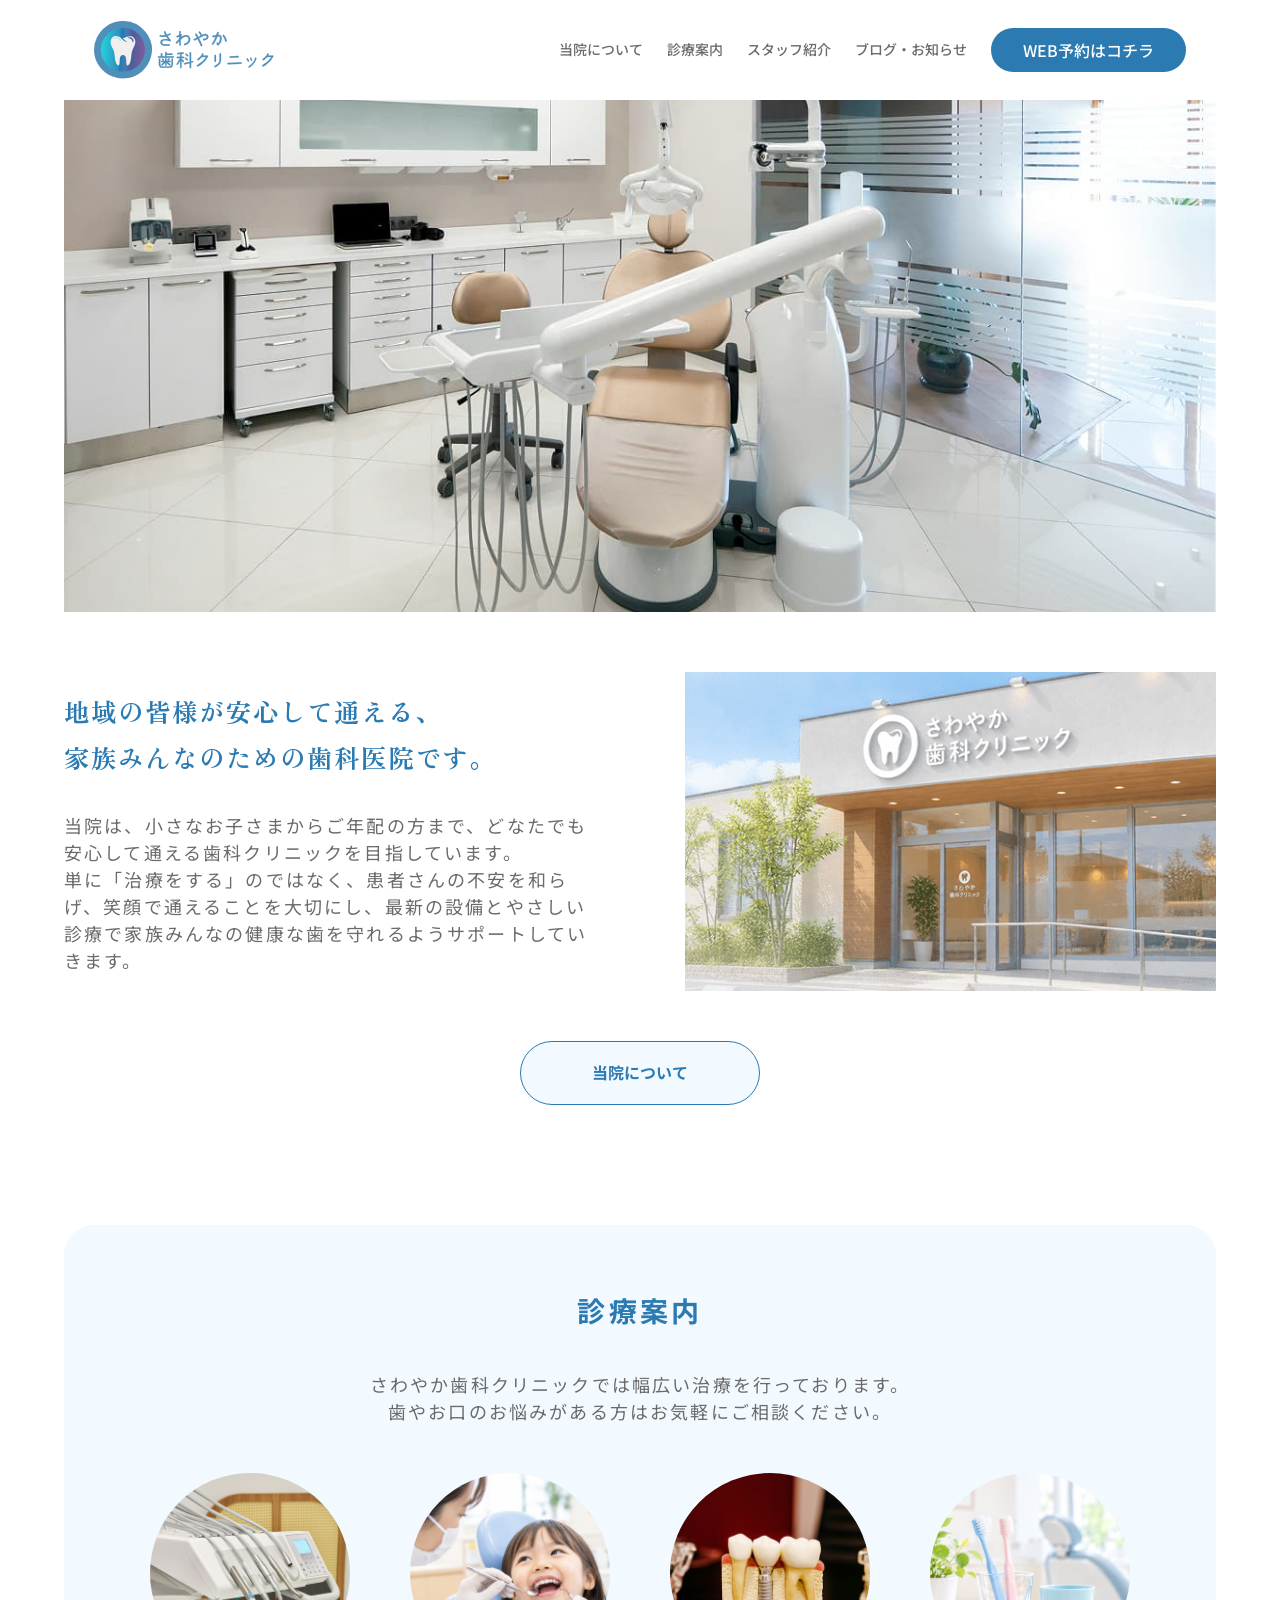
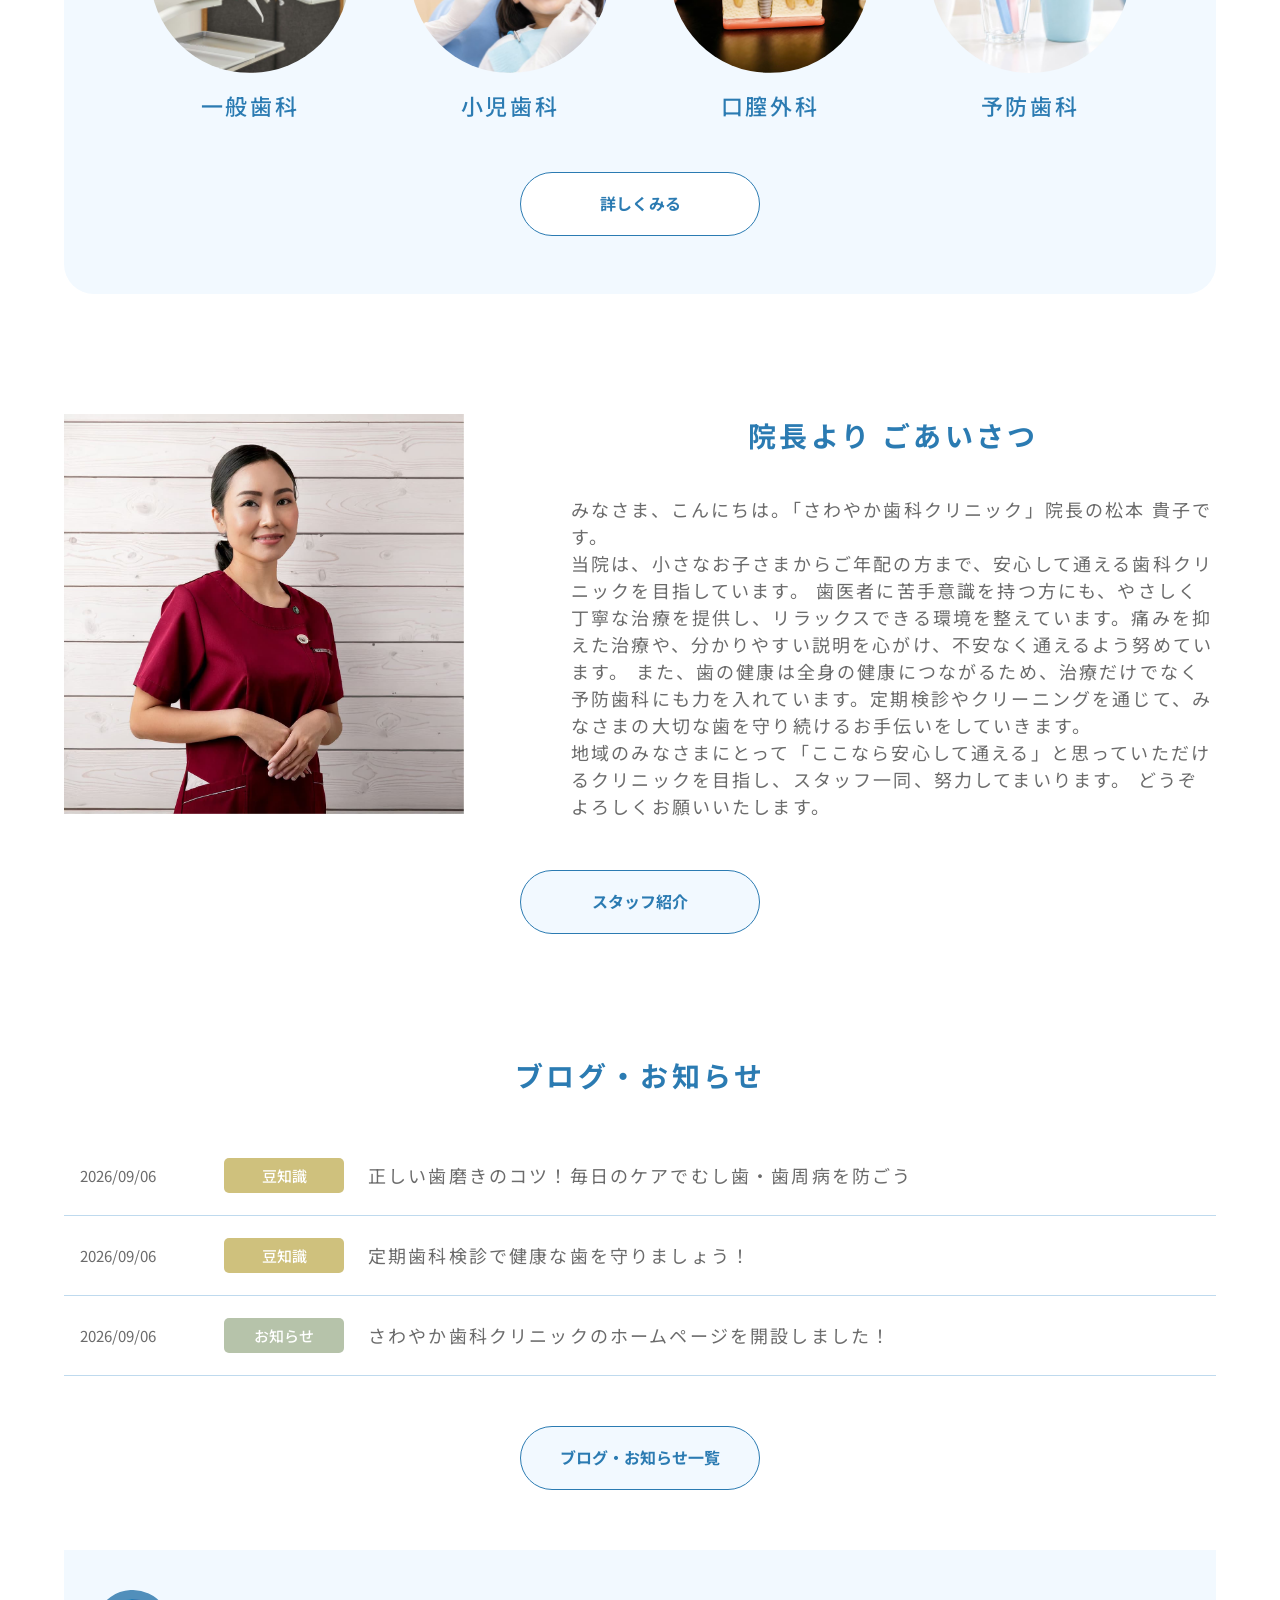
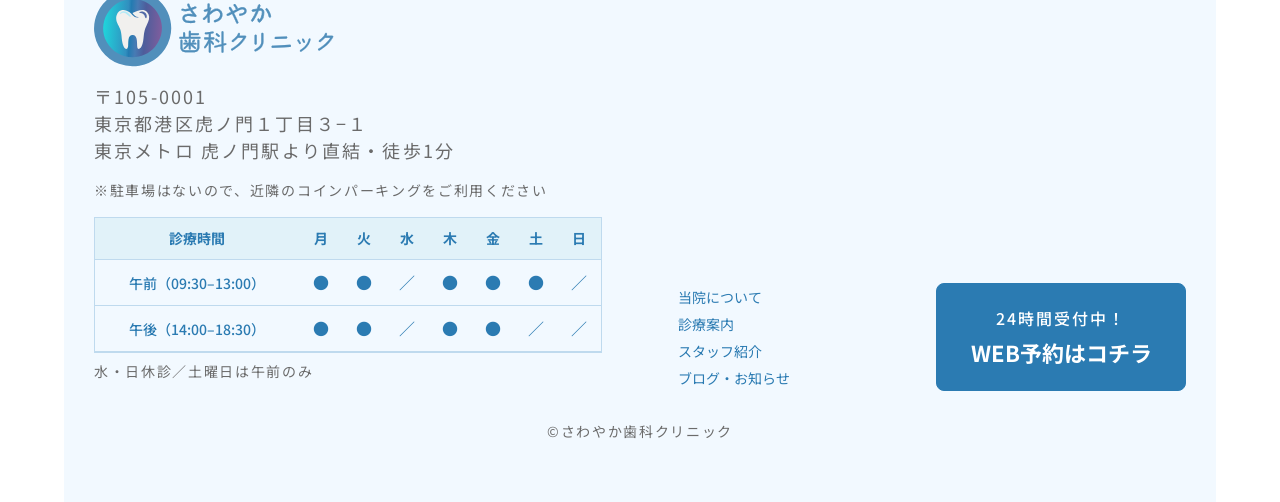
==== index.html @ 6f85853e "updating" ====
<!DOCTYPE html>
<html lang="ja">

<head>
  <title>さわやか歯科クリニック</title>
  <meta charset="UTF-8">
  <meta name="description" content="地域の皆様が安心して通える、家族みんなのための歯科医院です。診療案内、診療時間やウェブ予約はこちらから。">
  <meta name="viewport" content="width=device-width, initial-scale=1.0">
  <link rel="stylesheet" href="CSS/reset.css">
  <link rel="stylesheet" href="CSS/style.css">
  <link rel="preconnect" href="https://fonts.googleapis.com">
  <link rel="preconnect" href="https://fonts.gstatic.com" crossorigin>
  <link
    href="https://fonts.googleapis.com/css2?family=Inter:wght@400;500;700&amp;family=Noto+Sans+JP:wght@400;500;700&amp;family=Zen+Old+Mincho:wght@400;600;700&amp;display=swap"
    rel="stylesheet">
</head>

<body>
  <div class="container">

    <header class="header">
      <div class="header_logo">
        <a href="index.html"><img src="images/logo.svg" alt="さわやか歯科クリニック"></a>
      </div>
      <div class="header_nav">
        <ul>
          <li class="nav"><a href="about.html">当院について</a></li>
          <li class="nav"><a href="services.html">診療案内</a></li>
          <li class="nav"><a href="staff.html">スタッフ紹介</a></li>
          <li class="nav"><a href="information.html">ブログ・お知らせ</a></li>
          <li class="nav"><a href="webbooking.html">WEB予約はコチラ</a></li>
        </ul>
      </div>
    </header>

    <main class="home">
      <div class="home_fv">
        <img src="images/治療台.jpg" alt="治療台">
      </div>

      <div class="section">
        <div class="concept_container">
          <div class="concept_text">
            <h2 class="concept_h2">地域の皆様が安心して通える、<br>家族みんなのための歯科医院です。</h2>
            <p class="default_p">
              当院は、小さなお子さまからご年配の方まで、どなたでも安心して通える歯科クリニックを目指しています。<br>単に「治療をする」のではなく、患者さんの不安を和らげ、笑顔で通えることを大切にし、最新の設備とやさしい診療で家族みんなの健康な歯を守れるようサポートしていきます。
            </p>
          </div>
          <div class="concept_image">
            <img src="images/クリニック外観.png" alt="クリニック外観">
          </div>
        </div>
        <div class="page_button">
          <a href="about.html" class="button_link">当院について</a>
        </div>
      </div>

      <div class="section">
        <div class="services_container">
          <div class="services_text">
            <h2 class="default_h2">診療案内</h2>
            <p class="default_p">さわやか歯科クリニックでは幅広い治療を行っております。<br>
              歯やお口のお悩みがある方はお気軽にご相談ください。</p>
          </div>
          <div class="services_list">
            <div class="services_item">
              <img src="images/医療機械.jpg" alt="医療機械">
              <h3 class="default_h3">一般歯科</h3>
            </div>
            <div class="services_item">
              <img src="images/子供の治療中.jpg" alt="子供の治療中">
              <h3 class="default_h3">小児歯科</h3>
            </div>
            <div class="services_item">
              <img src="images/歯の模型.jpg" alt="歯の模型">
              <h3 class="default_h3">口膣外科</h3>
            </div>
            <div class="services_item">
              <img src="images/歯ブラシ.jpg" alt="歯ブラシ">
              <h3 class="default_h3">予防歯科</h3>
            </div>
          </div>
          <div class="page_button">
            <a href="services.html" class="button_link">詳しくみる</a>
          </div>
        </div>
      </div>

      <div class="section">
        <div class="introduction_container">
          <div class="introduction-item">
            <div class="introduction-image">
              <img src="images/院長_松本.jpg" alt="院長_松本">
            </div>
            <div class="introduction-text">
              <h2 class="default_h2">院長より ごあいさつ</h2>
              <p class="default_p">みなさま、こんにちは。「さわやか歯科クリニック」院長の松本 貴子です。<br>
                当院は、小さなお子さまからご年配の方まで、安心して通える歯科クリニックを目指しています。
                歯医者に苦手意識を持つ方にも、やさしく丁寧な治療を提供し、リラックスできる環境を整えています。痛みを抑えた治療や、分かりやすい説明を心がけ、不安なく通えるよう努めています。
                また、歯の健康は全身の健康につながるため、治療だけでなく予防歯科にも力を入れています。定期検診やクリーニングを通じて、みなさまの大切な歯を守り続けるお手伝いをしていきます。<br>
                地域のみなさまにとって「ここなら安心して通える」と思っていただけるクリニックを目指し、スタッフ一同、努力してまいります。
                どうぞよろしくお願いいたします。
              </p>
            </div>
          </div>
          <div class="page_button">
            <a href="staff.html" class="button_link">スタッフ紹介</a>
          </div>
        </div>
      </div>

      <div class="section">
        <div class="information_container">
          <h2 class="default_h2">ブログ・お知らせ</h2>
          <ul class="information_list">
            <li class="information_item">
              <time class="information_date" datetime="2026-09-06">2026/09/06</time>
              <span class="information_category information_category-column">豆知識</span>
              <p class="default_p">正しい歯磨きのコツ！毎日のケアでむし歯・歯周病を防ごう</p>
            </li>
            <li class="information_item">
              <time class="information_date" datetime="2026-09-06">2026/09/06</time>
              <span class="information_category information_category-column">豆知識</span>
              <p class="default_p">定期歯科検診で健康な歯を守りましょう！</p>
            </li>
            <li class="information_item">
              <time class="information_date" datetime="2026-09-06">2026/09/06</time>
              <span class="information_category information_category-notice">お知らせ</span>
              <p class="default_p">さわやか歯科クリニックのホームページを開設しました！</p>
            </li>
          </ul>
          <div class="page_button">
            <a href="information.html" class="button_link">ブログ・お知らせ一覧</a>
          </div>
        </div>
      </div>
    </main>

    <footer class="footer">
      <div class="footer_container">
        <div class="footer_left">
          <div class="footer_logo">
            <a href="index.html"><img src="images/logo.svg" alt="さわやか歯科クリニック"></a>
          </div>
          <div class="footer_address">
            <p class="default_p">
              〒105-0001<br>
              東京都港区虎ノ門１丁目３−１<br>
              東京メトロ 虎ノ門駅より直結・徒歩1分</p>
            <p class="default_caption">※駐車場はないので、近隣のコインパーキングをご利用ください</p>
          </div>
          <div class="footer_table">
            <table class="hours_table">
              <thead>
                <tr>
                  <th scope="col">診療時間</th>
                  <th scope="col">月</th>
                  <th scope="col">火</th>
                  <th scope="col">水</th>
                  <th scope="col">木</th>
                  <th scope="col">金</th>
                  <th scope="col">土</th>
                  <th scope="col">日</th>
                </tr>
              </thead>
              <tbody>
                <tr>
                  <th scope="row">午前（09:30–13:00）</th>
                  <td>●</td>
                  <td>●</td>
                  <td>／</td>
                  <td>●</td>
                  <td>●</td>
                  <td>●</td>
                  <td>／</td>
                </tr>
                <tr>
                  <th scope="row">午後（14:00–18:30）</th>
                  <td>●</td>
                  <td>●</td>
                  <td>／</td>
                  <td>●</td>
                  <td>●</td>
                  <td>／</td>
                  <td>／</td>
                </tr>
              </tbody>
            </table>
          </div>
          <p class="default_caption">水・日休診／土曜日は午前のみ</p>
        </div>
        <div class="footer_right">
          <div class="access_map">
            <iframe
              src="https://www.google.com/maps/embed?pb=!1m18!1m12!1m3!1d3241.2845092152347!2d139.74706097506015!3d35.66999593059234!2m3!1f0!2f0!3f0!3m2!1i1024!2i768!4f13.1!3m3!1m2!1s0x60188b927c298fb3%3A0xea0b60b137153378!2z44CSMTA1LTAwMDEgVG9reW8sIE1pbmF0byBDaXR5LCBUb3Jhbm9tb24sIDEtY2jFjW1l4oiSMyDjgrDjg63jg7zjg5Djg6vjgrnjgq_jgqjjgqI!5e0!3m2!1sen!2sjp!4v1790082418079!5m2!1sen!2sjp"
              width="380" height="220" title="クリニックのアクセスマップ" style="border: 0;" loading="lazy" allowfullscreen
              referrerpolicy="strict-origin-when-cross-origin">
            </iframe>
          </div>
          <div class="footer_nav">
            <div class="nav">
              <ul>
                <li class="nav"><a href="about.html">当院について</a></li>
                <li class="nav"><a href="services.html">診療案内</a></li>
                <li class="nav"><a href="staff.html">スタッフ紹介</a></li>
                <li class="nav"><a href="information.html">ブログ・お知らせ</a></li>
              </ul>
              <div class="page_button">
                <a href="webbooking.html" class="button_link booking_button">
                  <span class="booking_button_caption">24時間受付中！</span>
                  <span class="booking_button_label">WEB予約はコチラ</span>
                </a>
              </div>
            </div>
          </div>
        </div>
      </div>
      <div class="copyright">
        <p class="default_caption">&copy;さわやか歯科クリニック</p>
      </div>
    </footer>
  </div>
</body>

</html>
---- CSS/style.css ----
/* 共通の色と文字 */
:root {
  --blue: #2b7bb2;
  --pale-blue: #f2f9ff;
  --line: #bfdaee;
  --text: #6b6b6b;
}

body {
  width: 100%;
  max-width: 1440px;
  margin-inline: auto;
  padding: 0 5%;
  color: var(--text);
  background: #ffffff;
  font:
    15px/1.8 "Noto Sans JP",
    sans-serif;
}

.section {
  padding-block: 60px;
}

.default_h2 {
  color: var(--blue);
  font-size: clamp(22px, 2.4vw, 28px);
  font-weight: 700;
  letter-spacing: 0.12em;
  line-height: 1.5;
  text-align: center;
  margin-bottom: clamp(20px, 7vw, 40px);
}

.default_h3 {
  color: var(--blue);
  font-size: clamp(18px, 2.4vw, 22px);
  font-weight: 500;
  letter-spacing: 0.12em;
  line-height: 1.5;
  text-align: center;
}

.default_p {
  line-height: 1;
  color: var(--text);
  font-size: clamp(14px, 2.4vw, 18px);
  font-weight: 400;
  letter-spacing: 0.12em;
  line-height: 1.5;
}

.default_caption {
  color: var(--text);
  font-size: clamp(12px, 2.4vw, 14px);
  font-weight: 400;
  letter-spacing: 0.12em;
  line-height: 1.5;
}

.page_button {
  margin-top: 50px;
  text-align: center;
}

.button_link {
  display: inline-flex;
  min-width: 240px;
  min-height: 64px;
  align-items: center;
  justify-content: center;
  padding: 8px 24px;
  border: 1px solid var(--blue);
  background: var(--pale-blue);
  border-radius: 999px;
  color: var(--blue);
  font-size: 16px;
  font-weight: 700;
  transition:
    background-color 0.2s,
    color 0.2s;
}

.button_link:hover {
  background: var(--blue);
  color: #ffffff;
}

img {
  display: block;
  max-width: 100%;
}

a {
  color: inherit;
  text-decoration: none;
}

a:focus-visible {
  outline: 3px solid var(--blue);
  outline-offset: 4px;
}

/* HEADER */
.header {
  min-height: 100px;
  padding: 0 2em;
  display: flex;
  align-items: center;
  justify-content: space-between;
}

.header_logo {
  width: 180px;
  height: auto;
}

.header_nav ul {
  display: flex;
  align-items: center;
  gap: clamp(16px, 2.1vw, 24px);
}

.header_nav a {
  display: block;
  color: var(--text);
  font-size: 14px;
  font-weight: 500;
  white-space: nowrap;
  transition:
    color 0.2s,
    background-color 0.2s;
}

.header_nav a:hover,
.footer_nav a:hover {
  color: var(--blue);
  text-decoration: underline;
  text-decoration-color: var(--blue);
  text-decoration-thickness: 1px;
}

.header_nav li:last-child a {
  padding: 8px 32px;
  border-radius: 999px;
  background: var(--blue);
  font-size: 16px;
  color: #fff;
}

.header_nav li:last-child a:hover {
  border: 1px solid var(--blue);
  background: var(--pale-blue);
  color: var(--blue);
  text-decoration: none;
}

/* MAIN*/
/* FV */
.home_fv img {
  width: 100%;
  height: clamp(360px, 40vw, 600px);
  object-fit: cover;
  object-position: center 70%;
}

/* CONCEPT */
.concept_container {
  display: grid;
  grid-template-columns: repeat(2, minmax(0, 1fr));
  align-items: center;
  gap: clamp(40px, 7vw, 100px);
}

.concept_h2 {
  margin-bottom: 32px;
  color: var(--blue);
  font:
    700 clamp(22px, 2vw, 28px)/1.8 "Zen Old Mincho",
    serif;
  letter-spacing: 0.04em;
}

.concept_image img {
  width: 100%;
  aspect-ratio: 5 / 3;
  object-fit: cover;
}

/* SERVICES */
.services_container {
  padding: 64px clamp(24px, 5vw, 72px) 58px;
  border-radius: 30px;
  background: var(--pale-blue);
  text-align: center;
}

.services_list {
  display: grid;
  grid-template-columns: repeat(4, minmax(0, 1fr));
  gap: 16px;
  margin-top: 48px;
}

.services_item img {
  width: min(100%, 200px);
  margin-inline: auto;
  aspect-ratio: 1;
  border-radius: 50%;
  object-fit: cover;
}
.services_item .default_h3 {
  margin-top: 16px;
}

.services_container > .page_button a {
  background: #ffffff;
  color: var(--blue);
}

.services_container > .page_button a:hover {
  background: var(--blue);
  color: #ffffff;
}

/* INTRODUCTION */
.introduction-item {
  display: grid;
  grid-template-columns: minmax(0, 0.8fr) minmax(0, 1.2fr);
  align-items: center top;
  gap: clamp(40px, 6vw, 86px);
}

.introduction-image img {
  width: min(100%, 400px);
  aspect-ratio: 1;
  object-fit: cover;
  object-position: center top;
}

/* BLOG/INFORMATION */
.information_item {
  display: grid;
  grid-template-columns: 120px 120px minmax(0, 1fr);
  align-items: center;
  gap: 24px;
  min-height: 80px;
  padding: 16px 16px;
  border-bottom: 1px solid var(--line);
}

.information_date {
  color: var(--text);
  font-size: var(--default-caption);
}

.information_category {
  display: inline-block;
  padding: 4px 10px;
  border-radius: 5px;
  color: #fff;
  font-size: var(--default-caption);
  font-weight: 500;
  text-align: center;
}

.information_category-column {
  background: #cfc17d;
}
.information_category-notice {
  background: #b6c3aa;
}

/*FOOTER*/
.footer {
  padding: 40px 2em;
  background: var(--pale-blue);
}

.footer_container {
  display: grid;
  grid-template-columns: repeat(2, minmax(0, 1fr));
  gap: clamp(40px, 6vw, 80px);
}

.footer_logo img {
  width: 240px;
  height: auto;
}

.footer_address {
  margin-top: 16px;
  display: flex;
  flex-direction: column;
  gap: 8px;
}

.footer_table {
  margin-top: 16px;
  border: 1px solid var(--line);
}

.hours_table {
  width: 100%;
  color: var(--blue);
  font-size: 14px;
  text-align: center;
  white-space: nowrap;
}

.hours_table th,
.hours_table td {
  padding: 8px 8px;
  border-bottom: 1px solid var(--line);
}

.hours_table thead th {
  background: #e1f2f9;
  font-weight: 700;
}

.hours_table tbody th {
  font-weight: 500;
  text-align: center;
}

.hours_table td {
  font-size: 16px;
}

.footer_container .default_caption {
  margin-top: 8px;
}

.access_map iframe {
  width: 100%;
  height: 270px;
}

.footer_nav > .nav {
  display: grid;
  grid-template-columns: repeat(2, minmax(0, 1fr));
  gap: 8px;
}

.footer_nav > .nav ul {
  margin-top: 16px;
  gap: 8px 24px;
}

.footer_nav > .nav li a {
  color: var(--blue);
  font-size: 14px;
}

.footer_nav > .nav .page_button {
  margin: 16px 0 0;
  text-align: center;
}

.footer_nav > .nav .button_link {
  display: flex;
  flex-direction: column;
  align-items: center;
  padding: auto 0;
  text-align: center;
  width: 100%;
  height: 100%;
  border-radius: 8px;
  background: var(--blue);
  color: #ffffff;
  gap: 8px;
}

.booking_button_caption {
  font-size: 16px;
  letter-spacing: 0.12em;
  font-weight: 500;
  line-height: 1.4;
}

.booking_button_label {
  font-size: 22px;
  font-weight: 700;
  line-height: 1.4;
}

.footer_nav > .nav .button_link:hover {
  background: #ffffff;
  border: 1px solid var(--blue);
  text-decoration: none;
  color: var(--blue);
}

.copyright {
  padding-block: 30px 20px;
  text-align: center;
}

/* レスポンシブ 作成中
@media (max-width: 900px) {
  .header {
    min-height: 82px;
  }
  .header_logo img {
    width: 150px;
  }
  .header_nav ul {
    gap: 12px;
  }
  .header_nav a {
    font-size: 11px;
  }
  .header_nav li:last-child a {
    padding: 8px 12px;
  }
  .section {
    padding-block: 75px;
  }
  .services_list {
    gap: 16px;
  }
  .footer_container {
    gap: 30px;
  }
  .hours_table {
    font-size: 11px;
  }
}

@media (max-width: 700px) {
  .header,
  .section,
  .footer_container,
  .copyright {
    width: min(100% - 32px, 520px);
  }
  .header {
    display: block;
    padding-block: 18px 14px;
  }
  .header_logo img {
    width: 160px;
  }
  .header_nav {
    margin-top: 18px;
    overflow-x: auto;
  }
  .header_nav ul {
    width: max-content;
    padding-bottom: 4px;
  }
  .header_nav a {
    font-size: 12px;
  }
  .home_fv img {
    height: clamp(260px, 70vw, 390px);
  }
  .section {
    padding-block: 64px;
  }
  .concept_container,
  .introduction-item,
  .footer_container {
    grid-template-columns: 1fr;
  }
  .concept_container,
  .introduction-item {
    gap: 30px;
  }
  .concept_h2 {
    font-size: 22px;
  }
  .concept_image {
    max-width: 440px;
    margin-inline: auto;
  }
  .services_container {
    padding: 48px 20px;
  }
  .services_list {
    grid-template-columns: repeat(2, minmax(0, 1fr));
    gap: 26px 18px;
    margin-top: 36px;
  }
  .services_item img {
    width: min(100%, 150px);
  }
  .introduction-image {
    max-width: 380px;
    margin-inline: auto;
  }
  .introduction-text .default_h2 {
    text-align: center;
  }
  .information_item {
    grid-template-columns: auto 100px;
    gap: 8px 16px;
    padding: 16px 4px;
  }
  .information_item .default_p {
    grid-column: 1 / -1;
  }
  .footer {
    padding-top: 55px;
  }
  .footer_container {
    gap: 45px;
  }
  .footer_logo img {
    width: 220px;
  }
  .copyright {
    text-align: left;
  }
}

@media (max-width: 390px) {
  .hours_container {
    overflow-x: auto;
  }
  .hours_table {
    min-width: 350px;
  }
  .concept_h2 br,
  .services_container > .default_p br {
    display: none;
  }
} */
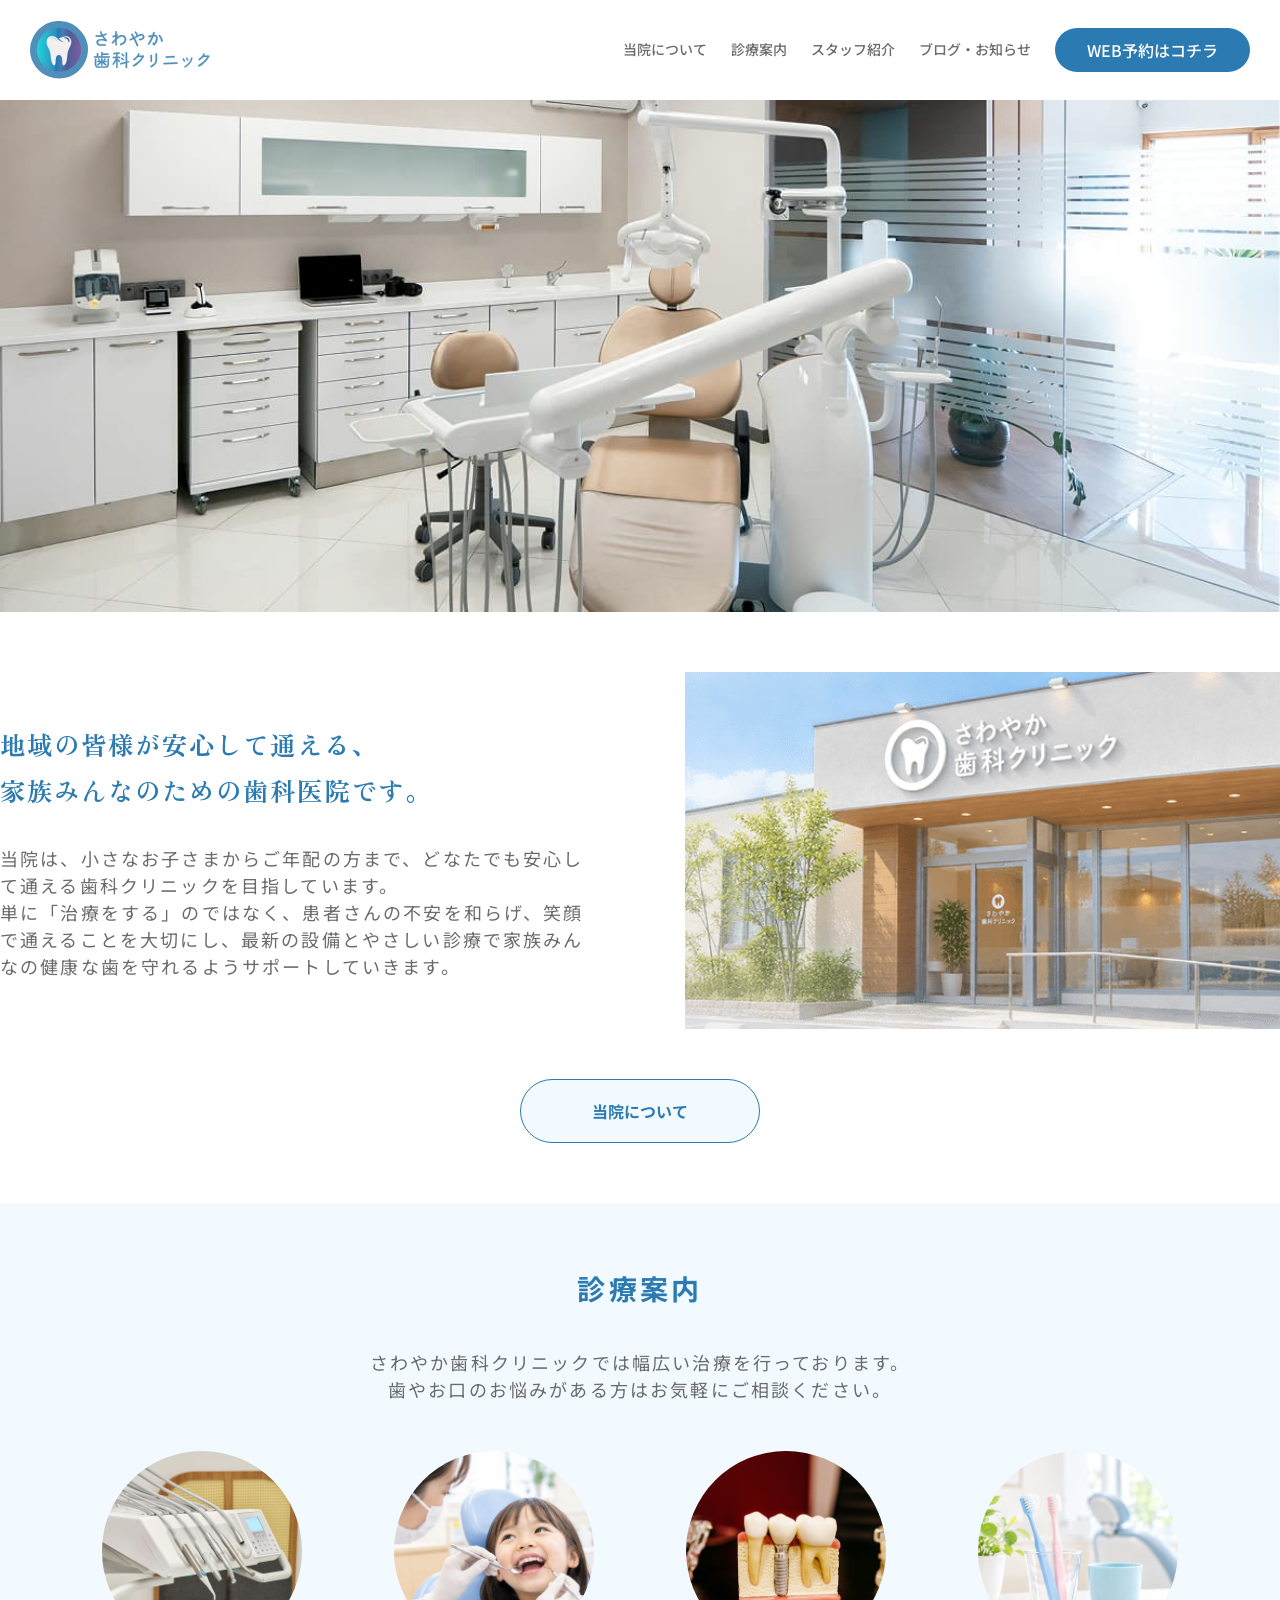
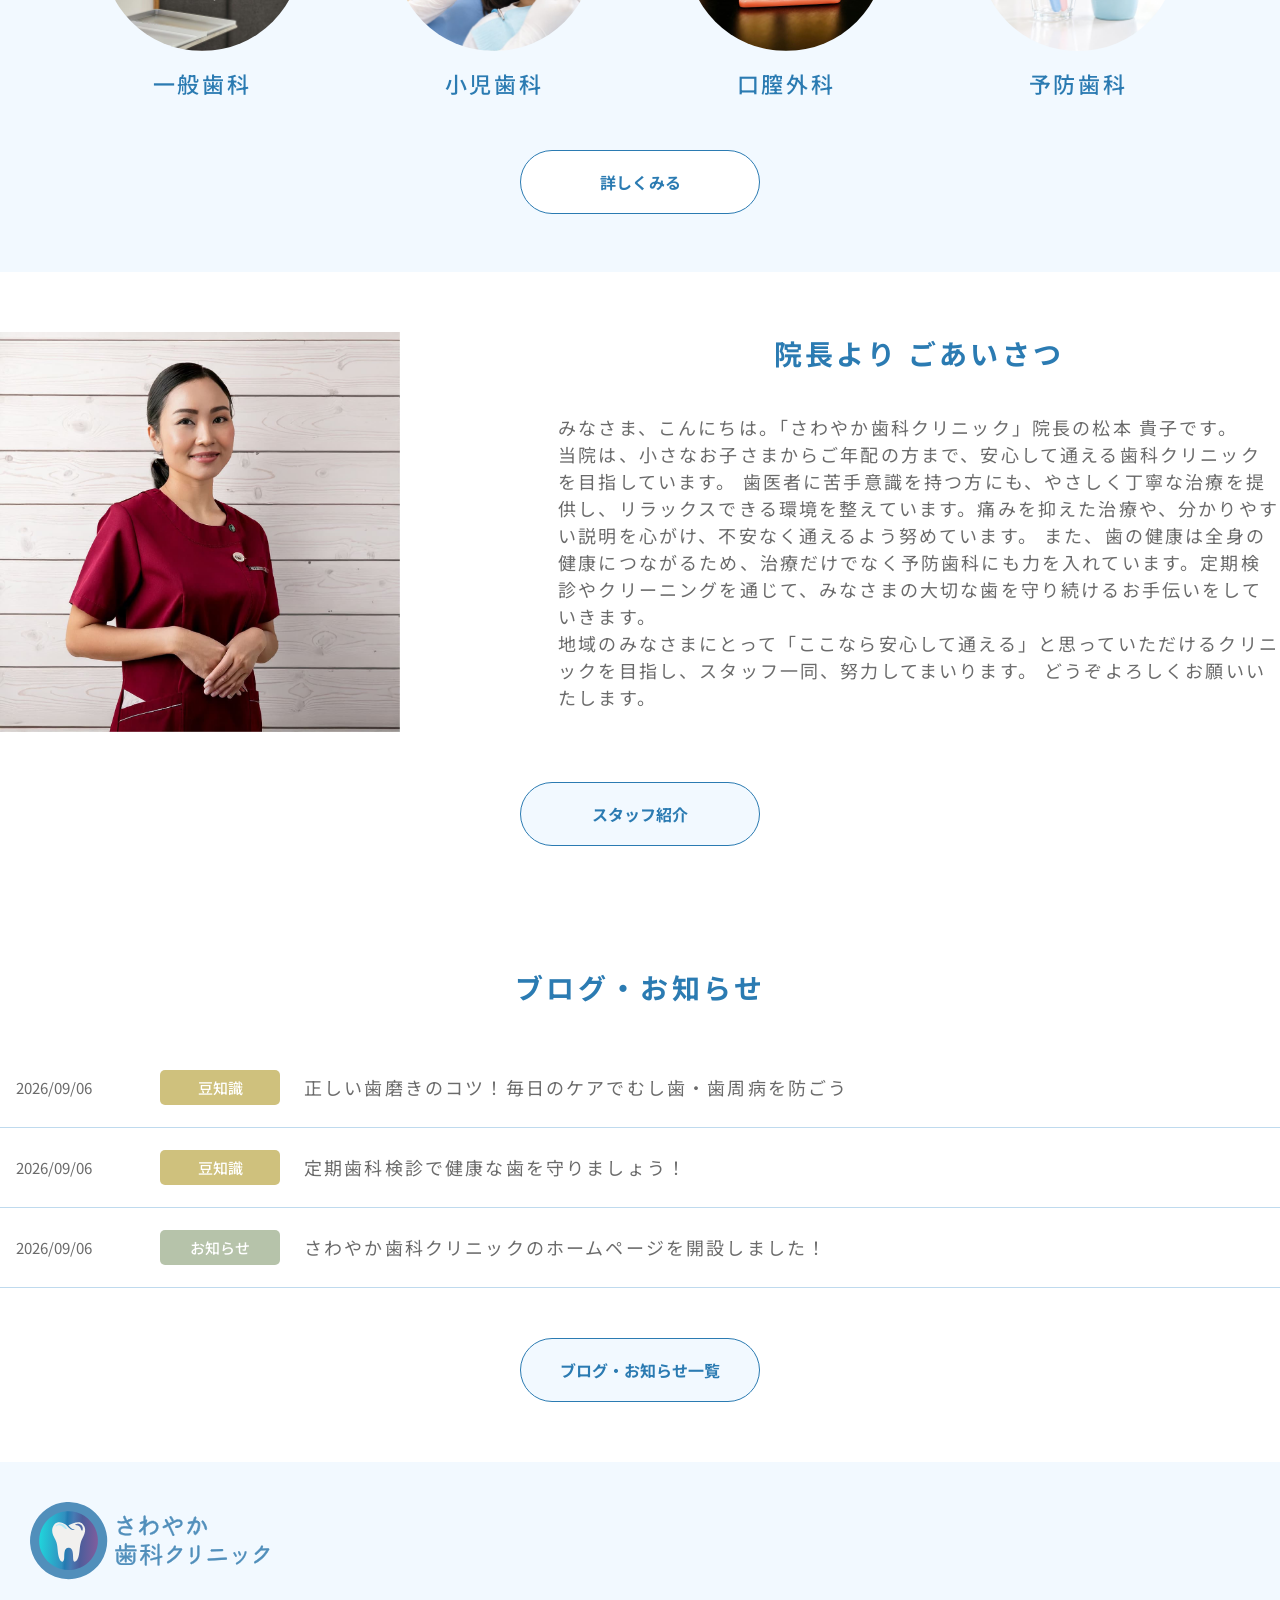
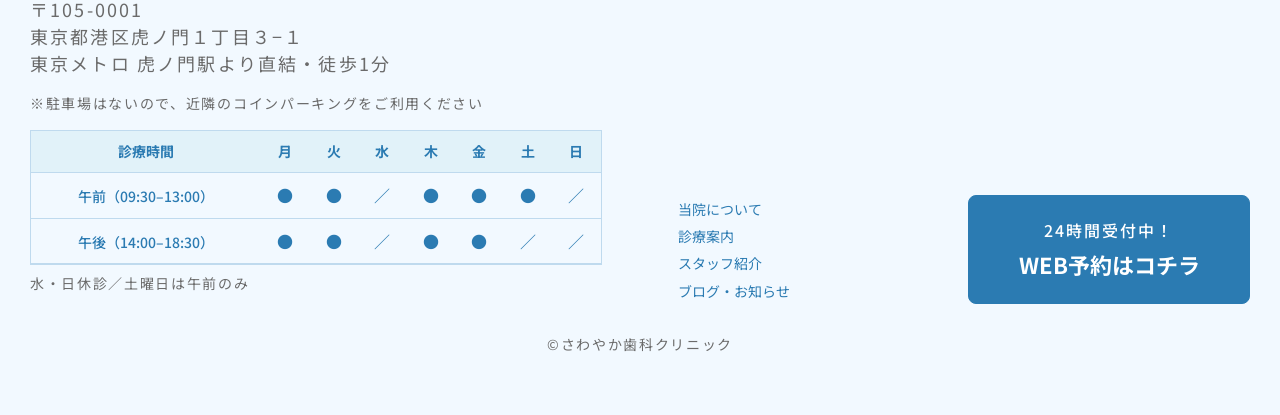
==== commit db03a694: "updating" ====
--- a/index.html
+++ b/index.html
@@ -19,9 +19,9 @@
   <div class="container">
 
     <header class="header">
-      <div class="header_logo">
+      <h1 class="header_logo">
         <a href="index.html"><img src="images/logo.svg" alt="さわやか歯科クリニック"></a>
-      </div>
+      </h1>
       <div class="header_nav">
         <ul>
           <li class="nav"><a href="about.html">当院について</a></li>
@@ -55,7 +55,7 @@
         </div>
       </div>
 
-      <div class="section">
+      <div class="section_services">
         <div class="services_container">
           <div class="services_text">
             <h2 class="default_h2">診療案内</h2>
--- a/CSS/style.css
+++ b/CSS/style.css
@@ -8,9 +8,7 @@
 
 body {
   width: 100%;
-  max-width: 1440px;
   margin-inline: auto;
-  padding: 0 5%;
   color: var(--text);
   background: #ffffff;
   font:
@@ -20,6 +18,14 @@
 
 .section {
   padding-block: 60px;
+}
+
+.concept_container,
+.services_container,
+.introduction_container,
+.information_container {
+  max-width: 1440px;
+  margin-inline: auto;
 }
 
 .default_h2 {
@@ -65,8 +71,8 @@
 
 .button_link {
   display: inline-flex;
-  min-width: 240px;
-  min-height: 64px;
+  width: 240px;
+  height: 64px;
   align-items: center;
   justify-content: center;
   padding: 8px 24px;
@@ -159,9 +165,9 @@
 /* FV */
 .home_fv img {
   width: 100%;
-  height: clamp(360px, 40vw, 600px);
+  height: clamp(360px, 40vw, 640px);
   object-fit: cover;
-  object-position: center 70%;
+  object-position: center 50%;
 }
 
 /* CONCEPT */
@@ -188,10 +194,12 @@
 }
 
 /* SERVICES */
+.section_services {
+  background: var(--pale-blue);
+}
+
 .services_container {
   padding: 64px clamp(24px, 5vw, 72px) 58px;
-  border-radius: 30px;
-  background: var(--pale-blue);
   text-align: center;
 }
 
@@ -278,6 +286,8 @@
 }
 
 .footer_container {
+  max-width: 1440px;
+  margin-inline: auto;
   display: grid;
   grid-template-columns: repeat(2, minmax(0, 1fr));
   gap: clamp(40px, 6vw, 80px);
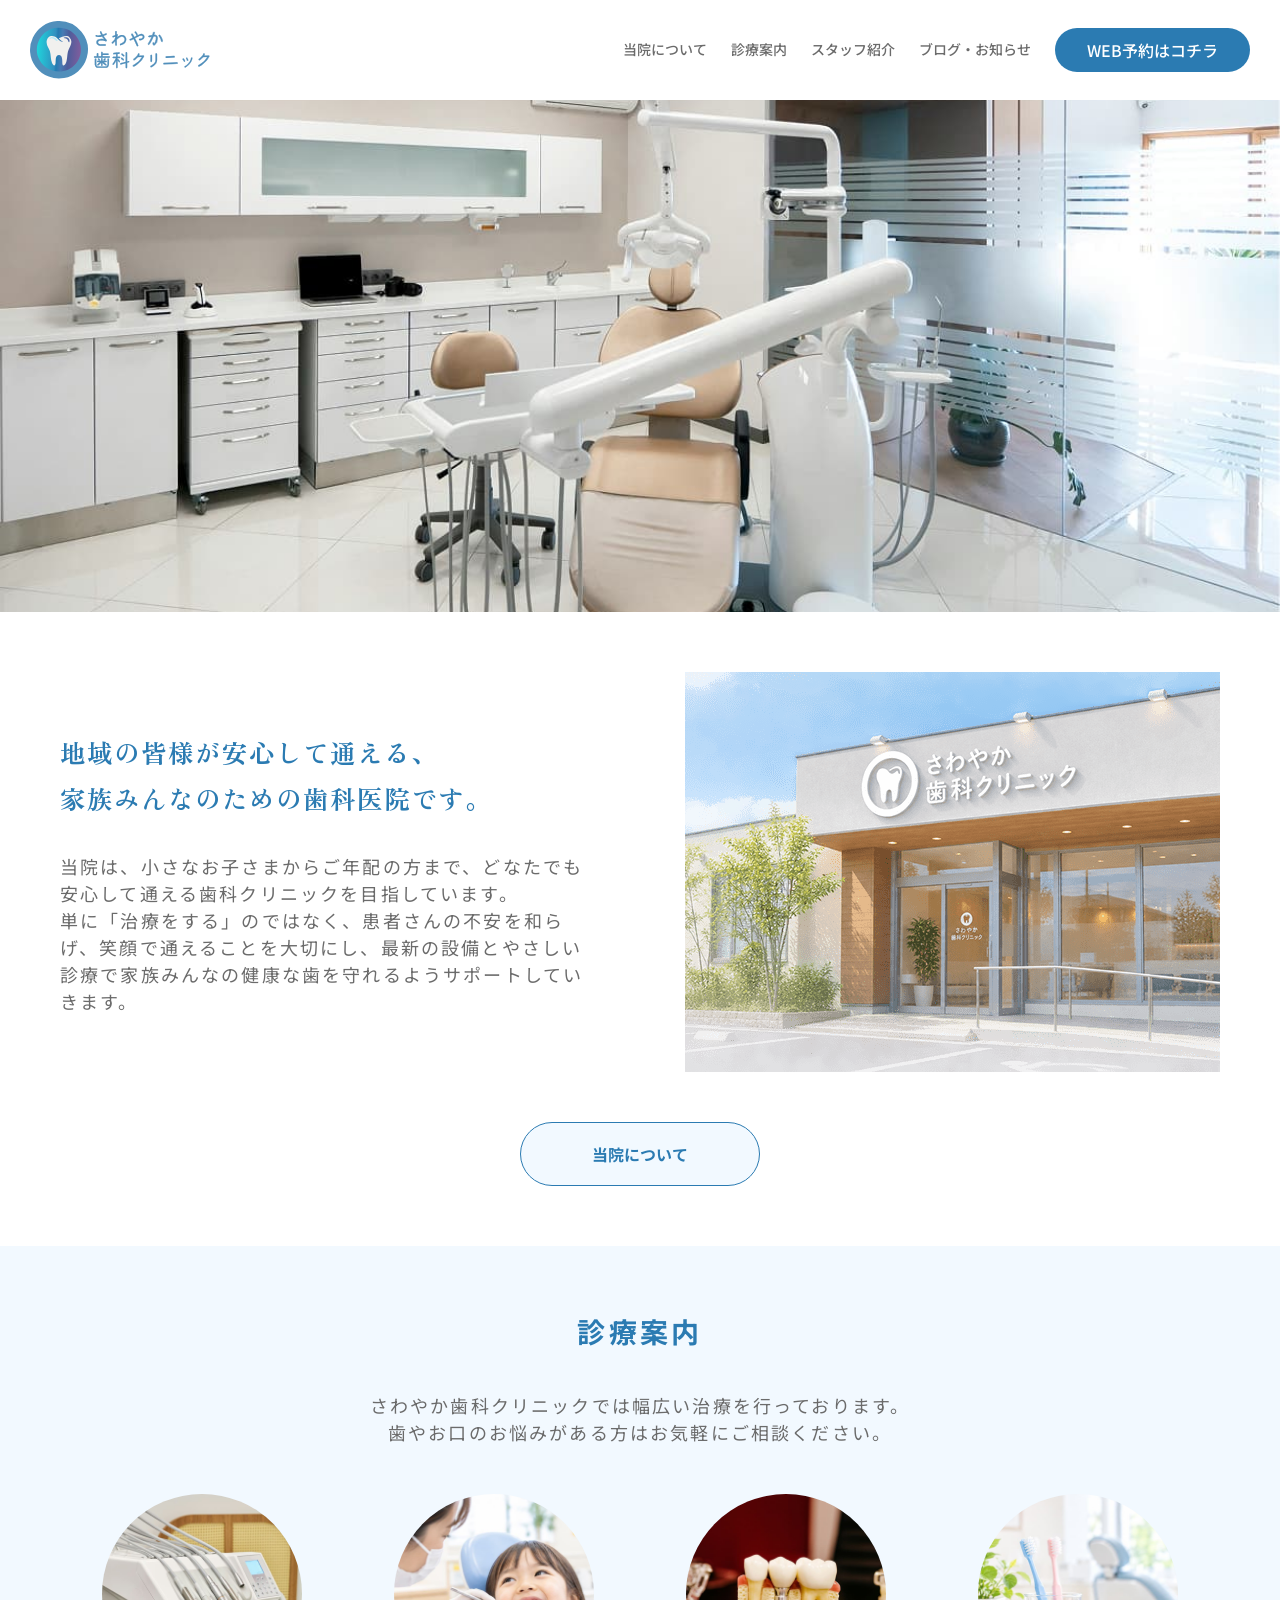
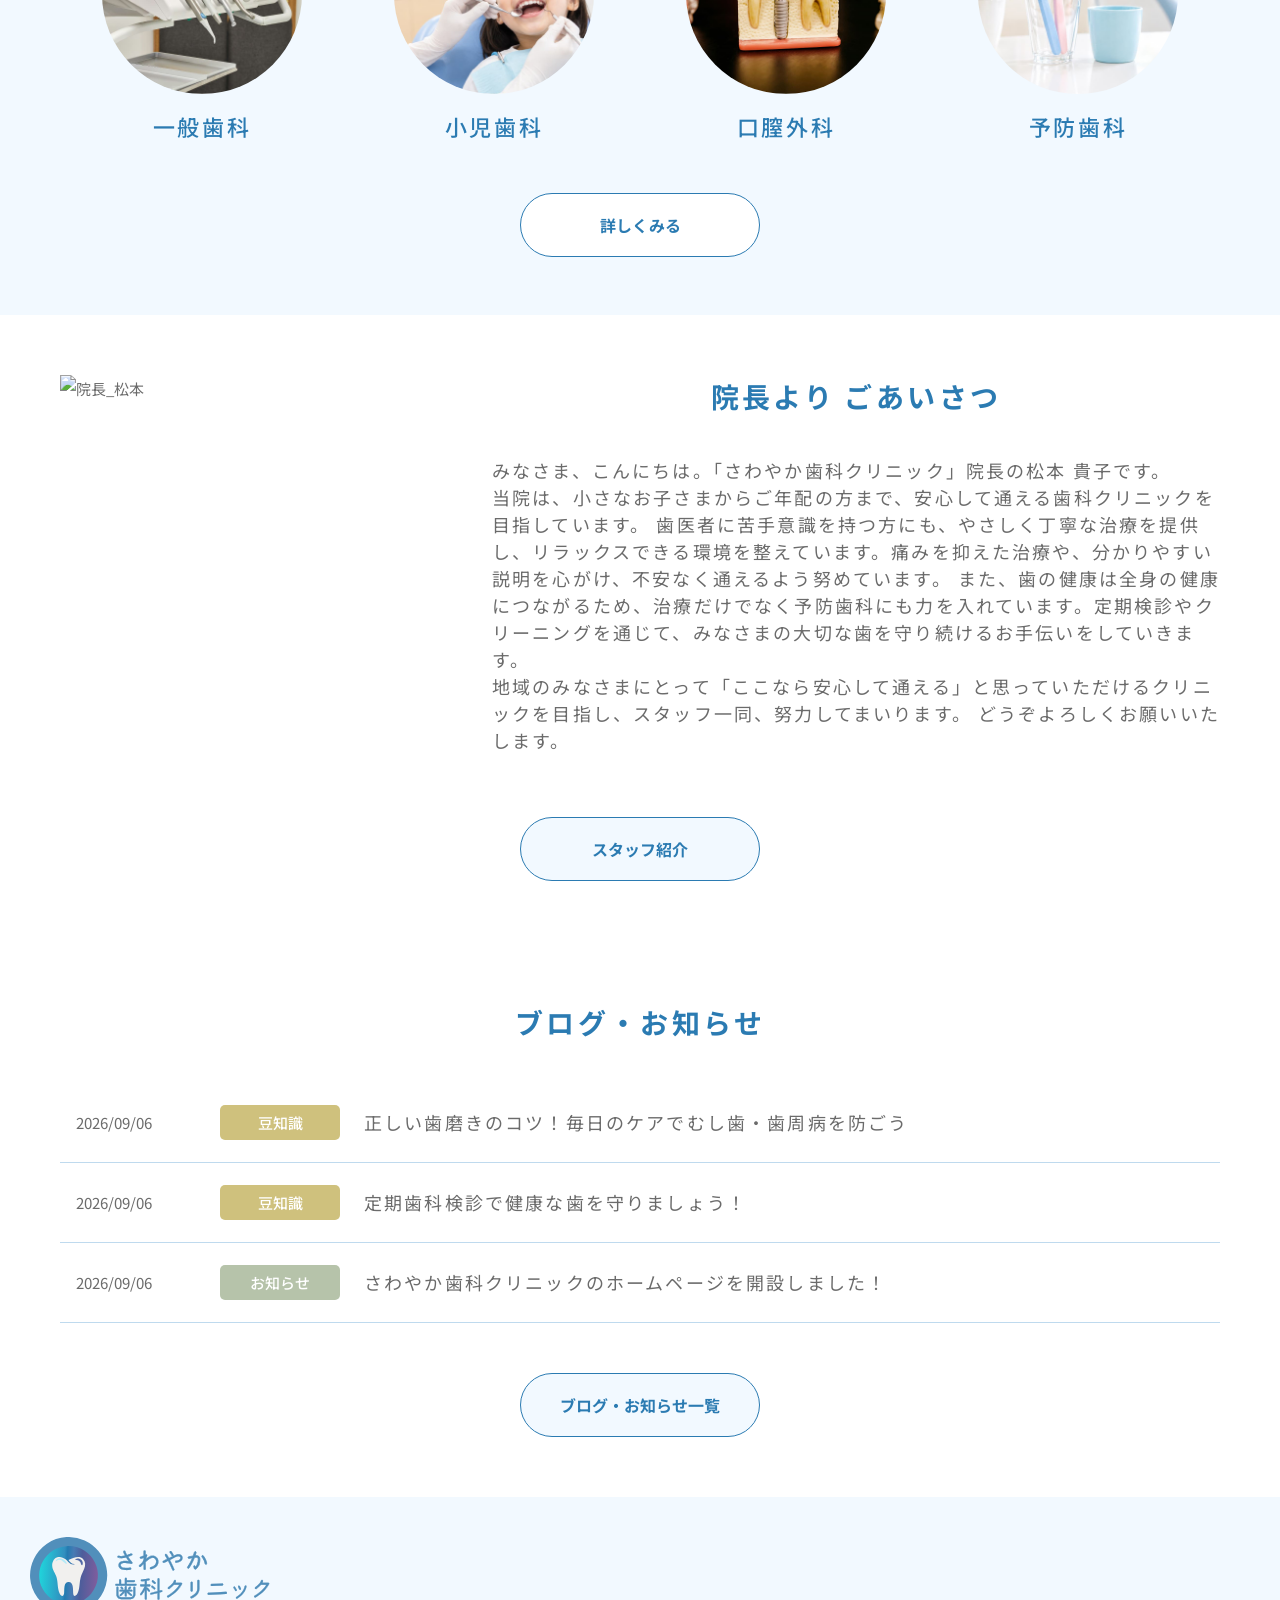
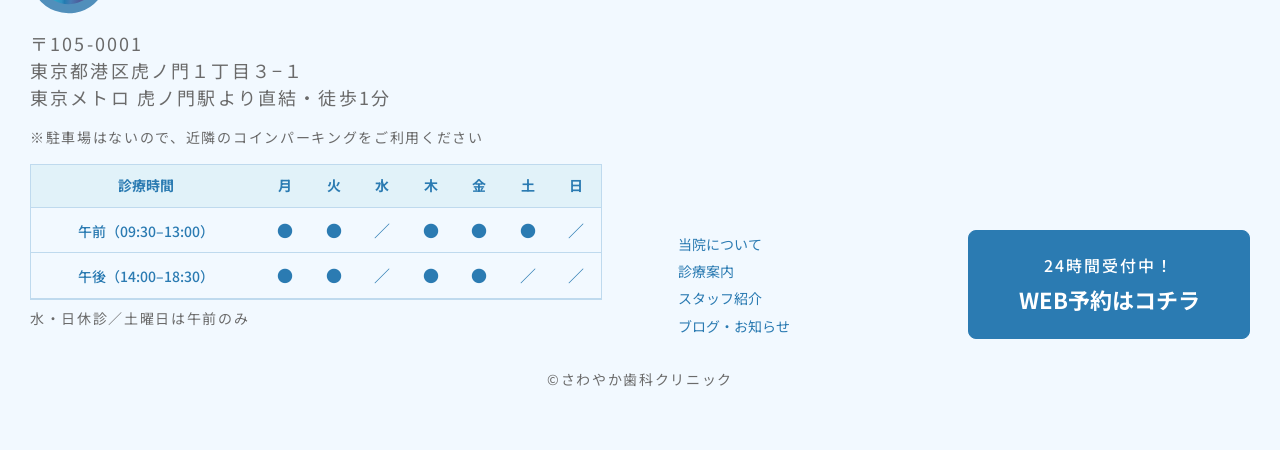
==== commit 4b3fc618: "updating" ====
--- a/index.html
+++ b/index.html
@@ -7,7 +7,10 @@
   <meta name="description" content="地域の皆様が安心して通える、家族みんなのための歯科医院です。診療案内、診療時間やウェブ予約はこちらから。">
   <meta name="viewport" content="width=device-width, initial-scale=1.0">
   <link rel="stylesheet" href="CSS/reset.css">
-  <link rel="stylesheet" href="CSS/style.css">
+  <link rel="stylesheet" href="CSS/common.css">
+  <link rel="stylesheet" href="CSS/header.css">
+  <link rel="stylesheet" href="CSS/home.css">
+  <link rel="stylesheet" href="CSS/footer.css">
   <link rel="preconnect" href="https://fonts.googleapis.com">
   <link rel="preconnect" href="https://fonts.gstatic.com" crossorigin>
   <link
@@ -20,7 +23,7 @@
 
     <header class="header">
       <h1 class="header_logo">
-        <a href="index.html"><img src="images/logo.svg" alt="さわやか歯科クリニック"></a>
+        <a href="index.html"><img src="images/logo.svg" alt="さわやか歯科クリニック" width="248" height="80" ></a>
       </h1>
       <div class="header_nav">
         <ul>
@@ -34,9 +37,9 @@
     </header>
 
     <main class="home">
-      <div class="home_fv">
-        <img src="images/治療台.jpg" alt="治療台">
-      </div>
+      <figure class="home_fv">
+        <img src="images/home_fv.jpg" alt="治療台" width="1223" height="872" >
+      </figure>
 
       <div class="section">
         <div class="concept_container">
@@ -46,9 +49,9 @@
               当院は、小さなお子さまからご年配の方まで、どなたでも安心して通える歯科クリニックを目指しています。<br>単に「治療をする」のではなく、患者さんの不安を和らげ、笑顔で通えることを大切にし、最新の設備とやさしい診療で家族みんなの健康な歯を守れるようサポートしていきます。
             </p>
           </div>
-          <div class="concept_image">
-            <img src="images/クリニック外観.png" alt="クリニック外観">
-          </div>
+          <figure class="concept_image">
+            <img src="images/concept_01.png" alt="クリニック外観" width="550" height="400" loading="lazy" decoding="async">
+          </figure>
         </div>
         <div class="page_button">
           <a href="about.html" class="button_link">当院について</a>
@@ -63,22 +66,22 @@
               歯やお口のお悩みがある方はお気軽にご相談ください。</p>
           </div>
           <div class="services_list">
-            <div class="services_item">
-              <img src="images/医療機械.jpg" alt="医療機械">
+            <figure class="services_item">
+              <img src="images/service_01.jpg" alt="医療機械" width="816" height="816" loading="lazy" decoding="async">
               <h3 class="default_h3">一般歯科</h3>
-            </div>
-            <div class="services_item">
-              <img src="images/子供の治療中.jpg" alt="子供の治療中">
+            </figure>
+            <figure class="services_item">
+              <img src="images/service_02.jpg" alt="子供の治療中" width="816" height="816" loading="lazy" decoding="async">
               <h3 class="default_h3">小児歯科</h3>
-            </div>
-            <div class="services_item">
-              <img src="images/歯の模型.jpg" alt="歯の模型">
+            </figure>
+            <figure class="services_item">
+              <img src="images/service_03.jpg" alt="歯の模型" width="816" height="816" loading="lazy" decoding="async">
               <h3 class="default_h3">口膣外科</h3>
-            </div>
-            <div class="services_item">
-              <img src="images/歯ブラシ.jpg" alt="歯ブラシ">
+            </figure>
+            <figure class="services_item">
+              <img src="images/service_04.jpg" alt="歯ブラシ" width="816" height="816" loading="lazy" decoding="async">
               <h3 class="default_h3">予防歯科</h3>
-            </div>
+            </figure>
           </div>
           <div class="page_button">
             <a href="services.html" class="button_link">詳しくみる</a>
@@ -89,9 +92,9 @@
       <div class="section">
         <div class="introduction_container">
           <div class="introduction-item">
-            <div class="introduction-image">
-              <img src="images/院長_松本.jpg" alt="院長_松本">
-            </div>
+            <figure class="introduction-image">
+              <img src="images/staff_01_Matsumoto.jpg" alt="院長_松本" width="1223" height="1223" loading="lazy" decoding="async">
+            </figure>
             <div class="introduction-text">
               <h2 class="default_h2">院長より ごあいさつ</h2>
               <p class="default_p">みなさま、こんにちは。「さわやか歯科クリニック」院長の松本 貴子です。<br>
@@ -140,7 +143,7 @@
       <div class="footer_container">
         <div class="footer_left">
           <div class="footer_logo">
-            <a href="index.html"><img src="images/logo.svg" alt="さわやか歯科クリニック"></a>
+            <a href="index.html"><img src="images/logo.svg" alt="さわやか歯科クリニック" width="248" height="80" ></a>
           </div>
           <div class="footer_address">
             <p class="default_p">
--- a/CSS/common.css
+++ b/CSS/common.css
@@ -0,0 +1,155 @@
+/* 共通の色と文字 */
+:root {
+  --blue: #2b7bb2;
+  --pale-blue: #f2f9ff;
+  --line: #bfdaee;
+  --text: #6b6b6b;
+}
+
+body {
+  width: 100%;
+  margin-inline: auto;
+  color: var(--text);
+  background: #ffffff;
+  font:
+    15px/1.8 "Noto Sans JP",
+    sans-serif;
+}
+
+.section {
+  padding: 60px;
+}
+
+.concept_container {
+  max-width: 1440px;
+  margin-inline: auto;
+  display: grid;
+  grid-template-columns: repeat(2, minmax(0, 1fr));
+  align-items: center;
+  gap: clamp(40px, 7vw, 100px);
+}
+
+.concept_h2 {
+  margin-bottom: 32px;
+  color: var(--blue);
+  font:
+    700 clamp(24px, 2vw, 32px)/1.8 "Zen Old Mincho",
+    Sanserif;
+  letter-spacing: 0.04em;
+}
+
+.concept_image img {
+  width: 100%;
+  aspect-ratio: 5 / 3;
+  object-fit: cover;
+}
+
+.default_h2 {
+  margin-bottom: clamp(20px, 7vw, 40px);
+  color: var(--blue);
+  font-size: clamp(22px, 2.4vw, 28px);
+  font-weight: 700;
+  letter-spacing: 0.12em;
+  line-height: 1.5;
+  text-align: center;
+}
+
+.default_h3 {
+  color: var(--blue);
+  font-size: clamp(18px, 2.4vw, 22px);
+  font-weight: 500;
+  letter-spacing: 0.12em;
+  line-height: 1.5;
+  text-align: center;
+}
+
+.default_p {
+  color: var(--text);
+  font-size: clamp(14px, 2.4vw, 18px);
+  font-weight: 400;
+  letter-spacing: 0.12em;
+  line-height: 1.5;
+}
+
+.default_caption {
+  color: var(--text);
+  font-size: clamp(12px, 2.4vw, 14px);
+  font-weight: 400;
+  letter-spacing: 0.12em;
+  line-height: 1.5;
+}
+
+.page_button {
+  margin-top: 50px;
+  text-align: center;
+}
+
+.button_link {
+  display: inline-flex;
+  width: 240px;
+  height: 64px;
+  align-items: center;
+  justify-content: center;
+  padding: 8px 24px;
+  border: 1px solid var(--blue);
+  background: var(--pale-blue);
+  border-radius: 999px;
+  color: var(--blue);
+  font-size: 16px;
+  font-weight: 700;
+  transition:
+    background-color 0.2s,
+    color 0.2s;
+}
+
+.button_link:hover {
+  background: var(--blue);
+  color: #ffffff;
+}
+
+img {
+  display: block;
+  max-width: 100%;
+}
+
+a {
+  color: inherit;
+  text-decoration: none;
+}
+
+a:focus-visible {
+  outline: 3px solid var(--blue);
+  outline-offset: 4px;
+}
+
+/* レスポンシブ 作成中
+@media (max-width: 900px) {
+  .section {
+    padding-block: 75px;
+  }
+}
+
+@media (max-width: 700px) {
+  .section {
+    width: min(100% - 32px, 520px);
+    padding-block: 64px;
+  }
+  .concept_container {
+    grid-template-columns: 1fr;
+    gap: 30px;
+  }
+  .concept_h2 {
+    font-size: 22px;
+  }
+  .concept_image {
+    max-width: 440px;
+    margin-inline: auto;
+  }
+}
+
+@media (max-width: 390px) {
+  .concept_h2 br {
+    display: none;
+  }
+}
+*/
--- a/CSS/header.css
+++ b/CSS/header.css
@@ -0,0 +1,94 @@
+/* ヘッダー */
+.header {
+  min-height: 100px;
+  padding: 0 2em;
+  display: flex;
+  align-items: center;
+  justify-content: space-between;
+}
+
+.header_logo {
+  width: 180px;
+  height: auto;
+}
+
+.header_nav ul {
+  display: flex;
+  align-items: center;
+  gap: clamp(16px, 2.1vw, 24px);
+}
+
+.header_nav a {
+  display: block;
+  color: var(--text);
+  font-size: 14px;
+  font-weight: 500;
+  white-space: nowrap;
+  transition:
+    color 0.2s,
+    background-color 0.2s;
+}
+
+.header_nav a:hover {
+  color: var(--blue);
+  text-decoration: underline;
+  text-decoration-color: var(--blue);
+  text-decoration-thickness: 1px;
+}
+
+.header_nav li:last-child a {
+  padding: 8px 32px;
+  border-radius: 999px;
+  background: var(--blue);
+  font-size: 16px;
+  color: #fff;
+}
+
+.header_nav li:last-child a:hover {
+  border: 1px solid var(--blue);
+  background: var(--pale-blue);
+  color: var(--blue);
+  text-decoration: none;
+}
+
+/* レスポンシブ 作成中
+@media (max-width: 900px) {
+  .header {
+    min-height: 82px;
+  }
+  .header_logo img {
+    width: 150px;
+  }
+  .header_nav ul {
+    gap: 12px;
+  }
+  .header_nav a {
+    font-size: 11px;
+  }
+  .header_nav li:last-child a {
+    padding: 8px 12px;
+  }
+}
+
+@media (max-width: 700px) {
+  .header {
+    width: min(100% - 32px, 520px);
+    display: block;
+    padding-block: 18px 14px;
+  }
+  .header_logo img {
+    width: 160px;
+  }
+  .header_nav {
+    margin-top: 18px;
+    overflow-x: auto;
+  }
+  .header_nav ul {
+    width: max-content;
+    padding-bottom: 4px;
+  }
+  .header_nav a {
+    font-size: 12px;
+  }
+}
+*/
--- a/CSS/home.css
+++ b/CSS/home.css
@@ -0,0 +1,155 @@
+/* ホーム */
+.services_container,
+.introduction_container,
+.information_container {
+  max-width: 1440px;
+  margin-inline: auto;
+}
+
+/* ファーストビュー */
+.home_fv img {
+  width: 100%;
+  height: clamp(360px, 40vw, 640px);
+  object-fit: cover;
+  object-position: center 50%;
+}
+
+/* 診療案内 */
+.section_services {
+  background: var(--pale-blue);
+}
+
+.services_container {
+  padding: 64px clamp(24px, 5vw, 72px) 58px;
+  text-align: center;
+}
+
+.services_list {
+  display: grid;
+  grid-template-columns: repeat(4, minmax(0, 1fr));
+  gap: 16px;
+  margin-top: 48px;
+}
+
+.services_item img {
+  width: min(100%, 200px);
+  height: min(100%, 200px);
+  margin-inline: auto;
+  aspect-ratio: 1;
+  border-radius: 50%;
+  object-fit: cover;
+}
+
+.services_item .default_h3 {
+  margin-top: 16px;
+}
+
+.services_container > .page_button a {
+  background: #ffffff;
+  color: var(--blue);
+}
+
+.services_container > .page_button a:hover {
+  background: var(--blue);
+  color: #ffffff;
+}
+
+/* 院長紹介 */
+.introduction-item {
+  display: grid;
+  grid-template-columns: minmax(0, 0.7fr) minmax(0, 1.3fr);
+  align-items: center top;
+  gap: clamp(24px, 6vw, 40px);
+}
+
+.introduction-image img {
+  width: min(100%, 400px);
+  height: min(100%, 400px);
+  aspect-ratio: 1;
+  object-fit: cover;
+  object-position: center top;
+}
+
+/* ブログ・お知らせ */
+.information_item {
+  display: grid;
+  grid-template-columns: 120px 120px minmax(0, 1fr);
+  align-items: center;
+  gap: 24px;
+  min-height: 80px;
+  padding: 16px 16px;
+  border-bottom: 1px solid var(--line);
+}
+
+.information_date {
+  color: var(--text);
+  font-size: var(--default-caption);
+}
+
+.information_category {
+  display: inline-block;
+  padding: 4px 10px;
+  border-radius: 5px;
+  color: #fff;
+  font-size: var(--default-caption);
+  font-weight: 500;
+  text-align: center;
+}
+
+.information_category-column {
+  background: #cfc17d;
+}
+
+.information_category-notice {
+  background: #b6c3aa;
+}
+
+/* レスポンシブ 作成中
+@media (max-width: 900px) {
+  .services_list {
+    gap: 16px;
+  }
+}
+
+@media (max-width: 700px) {
+  .home_fv img {
+    height: clamp(260px, 70vw, 390px);
+  }
+  .introduction-item {
+    grid-template-columns: 1fr;
+    gap: 30px;
+  }
+  .services_container {
+    padding: 48px 20px;
+  }
+  .services_list {
+    grid-template-columns: repeat(2, minmax(0, 1fr));
+    gap: 26px 18px;
+    margin-top: 36px;
+  }
+  .services_item img {
+    width: min(100%, 150px);
+  }
+  .introduction-image {
+    max-width: 380px;
+    margin-inline: auto;
+  }
+  .introduction-text .default_h2 {
+    text-align: center;
+  }
+  .information_item {
+    grid-template-columns: auto 100px;
+    gap: 8px 16px;
+    padding: 16px 4px;
+  }
+  .information_item .default_p {
+    grid-column: 1 / -1;
+  }
+}
+
+@media (max-width: 390px) {
+  .services_container > .default_p br {
+    display: none;
+  }
+}
+*/
--- a/CSS/footer.css
+++ b/CSS/footer.css
@@ -0,0 +1,174 @@
+/* フッター */
+.footer {
+  padding: 40px 2em;
+  background: var(--pale-blue);
+}
+
+.footer_container {
+  max-width: 1440px;
+  margin-inline: auto;
+  display: grid;
+  grid-template-columns: repeat(2, minmax(0, 1fr));
+  gap: clamp(40px, 6vw, 80px);
+}
+
+.footer_logo img {
+  width: 240px;
+  height: auto;
+}
+
+.footer_address {
+  margin-top: 16px;
+  display: flex;
+  flex-direction: column;
+  gap: 8px;
+}
+
+.footer_table {
+  margin-top: 16px;
+  border: 1px solid var(--line);
+}
+
+.hours_table {
+  width: 100%;
+  color: var(--blue);
+  font-size: 14px;
+  text-align: center;
+  white-space: nowrap;
+}
+
+.hours_table th,
+.hours_table td {
+  padding: 8px 8px;
+  border-bottom: 1px solid var(--line);
+}
+
+.hours_table thead th {
+  background: #e1f2f9;
+  font-weight: 700;
+}
+
+.hours_table tbody th {
+  font-weight: 500;
+  text-align: center;
+}
+
+.hours_table td {
+  font-size: 16px;
+}
+
+.footer_container .default_caption {
+  margin-top: 8px;
+}
+
+.access_map iframe {
+  width: 100%;
+  height: 270px;
+}
+
+.footer_nav > .nav {
+  display: grid;
+  grid-template-columns: repeat(2, minmax(0, 1fr));
+  gap: 8px;
+}
+
+.footer_nav > .nav ul {
+  margin-top: 16px;
+  gap: 8px 24px;
+}
+
+.footer_nav > .nav li a {
+  color: var(--blue);
+  font-size: 14px;
+}
+
+.footer_nav a:hover {
+  color: var(--blue);
+  text-decoration: underline;
+  text-decoration-color: var(--blue);
+  text-decoration-thickness: 1px;
+}
+
+.footer_nav > .nav .page_button {
+  margin: 16px 0 0;
+  text-align: center;
+}
+
+.footer_nav > .nav .button_link {
+  display: flex;
+  flex-direction: column;
+  align-items: center;
+  padding: auto 0;
+  text-align: center;
+  width: 100%;
+  height: 100%;
+  border-radius: 8px;
+  background: var(--blue);
+  color: #ffffff;
+  gap: 8px;
+}
+
+.booking_button_caption {
+  font-size: 16px;
+  letter-spacing: 0.12em;
+  font-weight: 500;
+  line-height: 1.4;
+}
+
+.booking_button_label {
+  font-size: 22px;
+  font-weight: 700;
+  line-height: 1.4;
+}
+
+.footer_nav > .nav .button_link:hover {
+  background: #ffffff;
+  border: 1px solid var(--blue);
+  text-decoration: none;
+  color: var(--blue);
+}
+
+.copyright {
+  padding-block: 30px 20px;
+  text-align: center;
+}
+
+/* レスポンシブ 作成中
+@media (max-width: 900px) {
+  .footer_container {
+    gap: 30px;
+  }
+  .hours_table {
+    font-size: 11px;
+  }
+}
+
+@media (max-width: 700px) {
+  .footer_container,
+  .copyright {
+    width: min(100% - 32px, 520px);
+  }
+  .footer {
+    padding-top: 55px;
+  }
+  .footer_container {
+    grid-template-columns: 1fr;
+    gap: 45px;
+  }
+  .footer_logo img {
+    width: 220px;
+  }
+  .copyright {
+    text-align: left;
+  }
+}
+
+@media (max-width: 390px) {
+  .hours_container {
+    overflow-x: auto;
+  }
+  .hours_table {
+    min-width: 350px;
+  }
+}
+*/
